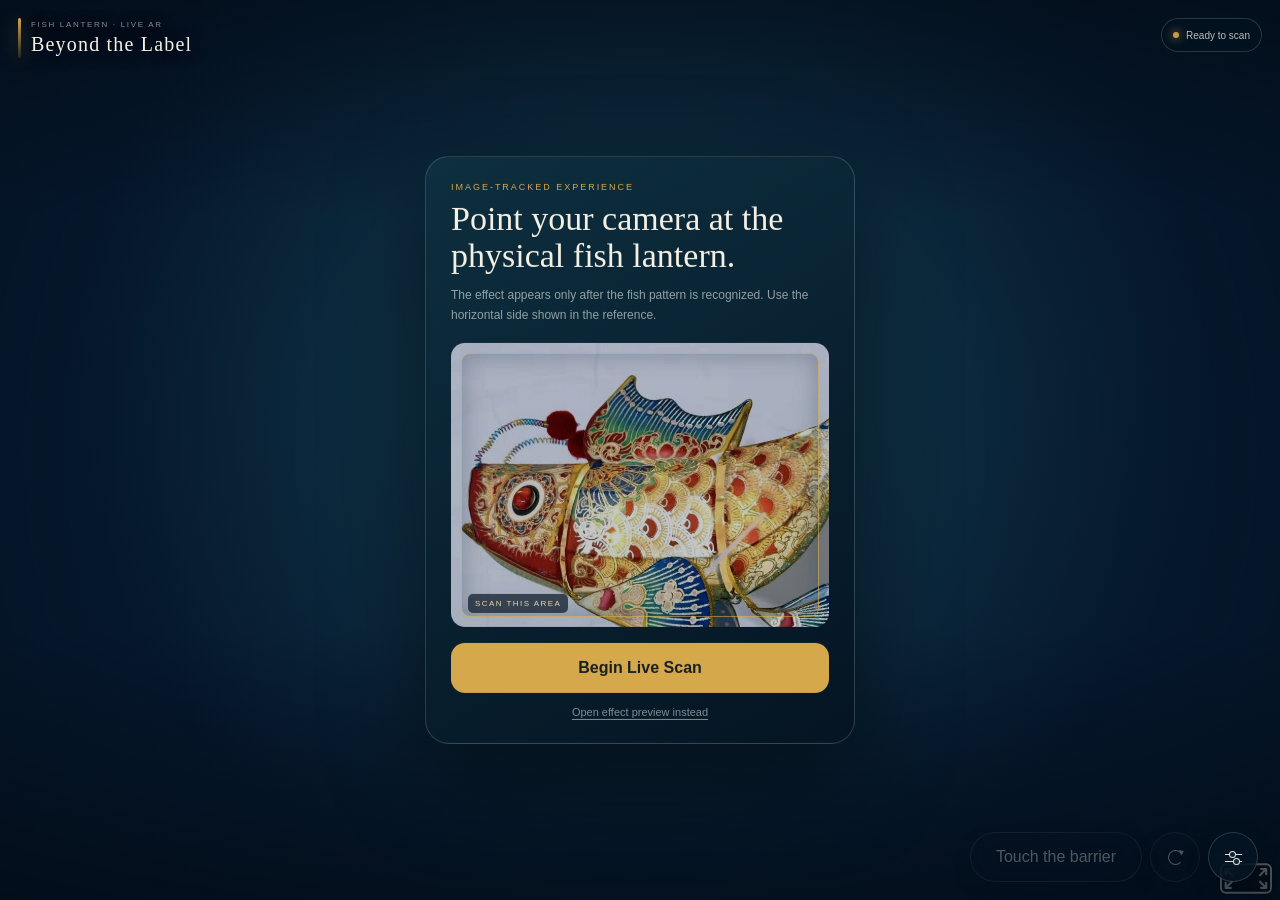
==== index.html @ fbfebc13 "Publish Fish Lantern AR" ====
<!doctype html>
<html lang="en">
  <head>
    <meta charset="UTF-8" />
    <meta name="viewport" content="width=device-width, initial-scale=1, viewport-fit=cover, user-scalable=no" />
    <meta name="theme-color" content="#071b32" />
    <title>Fish Lantern AR · Live Scan</title>
    <link rel="stylesheet" href="./ar.css" />
    <script src="./vendor/aframe-1.6.0.min.js"></script>
    <script src="./vendor/mindar-image-aframe-1.2.5.prod.js"></script>
    <script src="./ar-components.js"></script>
  </head>
  <body data-phase="contained" data-tracking="idle" data-intensity="poetic">
    <main class="ar-shell">
      <a-scene
        id="arScene"
        mindar-image="imageTargetSrc: ./targets/fish-core.mind; autoStart: false; uiLoading: no; uiScanning: no; uiError: no; filterMinCF: 0.0001; filterBeta: 0.001; warmupTolerance: 5; missTolerance: 12"
        color-space="sRGB"
        renderer="colorManagement: true; physicallyCorrectLights: true; antialias: true; alpha: true; precision: mediump"
        vr-mode-ui="enabled: false"
        device-orientation-permission-ui="enabled: false"
        loading-screen="enabled: false"
        embedded
      >
        <a-assets timeout="20000">
          <img id="layerBacking" src="./assets/02a-body-backing-reconstructed.png" />
          <img id="layerBody" src="./assets/02-body-core.png" />
          <img id="layerTail" src="./assets/06-tail.png" />
          <img id="layerDorsal" src="./assets/03-dorsal-fin.png" />
          <img id="layerLower" src="./assets/05-lower-fin.png" />
          <img id="layerFront" src="./assets/04-front-fin.png" />
          <img id="layerHead" src="./assets/01-head-and-antennae.png" />
          <img id="layerEye" src="./assets/07-eye.png" />
          <img id="crackTexture" src="./assets/ar-cracks.svg" />
          <img id="stigmaTexture" src="./assets/ar-stigma-labels.svg" />
        </a-assets>

        <a-camera position="0 0 0" look-controls="enabled: false"></a-camera>

        <a-entity id="fishTarget" mindar-image-target="targetIndex: 0">
          <a-entity id="effectRoot" position="0.252 0.013 0.02">
            <a-entity id="swimGroup" fish-lantern-motion>
              <a-image src="#layerBacking" width="1.62" height="1.08" position="0 0 0.024" material="transparent: true; alphaTest: 0.01; shader: flat; side: double"></a-image>

              <a-entity id="tailPivot" position="0.332 0.016 0.028">
                <a-image src="#layerTail" width="1.62" height="1.08" position="-0.332 -0.016 0" material="transparent: true; alphaTest: 0.01; shader: flat; side: double"></a-image>
              </a-entity>

              <a-entity id="dorsalPivot" position="-0.073 0.049 0.031">
                <a-image src="#layerDorsal" width="1.62" height="1.08" position="0.073 -0.049 0" material="transparent: true; alphaTest: 0.01; shader: flat; side: double"></a-image>
              </a-entity>

              <a-image src="#layerBody" width="1.62" height="1.08" position="0 0 0.036" material="transparent: true; alphaTest: 0.01; shader: flat; side: double"></a-image>

              <a-entity id="lowerPivot" position="0.089 -0.259 0.042">
                <a-image src="#layerLower" width="1.62" height="1.08" position="-0.089 0.259 0" material="transparent: true; alphaTest: 0.01; shader: flat; side: double"></a-image>
              </a-entity>

              <a-entity id="frontPivot" position="-0.300 -0.200 0.046">
                <a-image src="#layerFront" width="1.62" height="1.08" position="0.300 0.200 0" material="transparent: true; alphaTest: 0.01; shader: flat; side: double"></a-image>
              </a-entity>

              <a-entity id="headPivot" position="-0.365 -0.070 0.050">
                <a-image src="#layerHead" width="1.62" height="1.08" position="0.365 0.070 0" material="transparent: true; alphaTest: 0.01; shader: flat; side: double"></a-image>
              </a-entity>

              <a-image id="eyeLayer" src="#layerEye" width="1.62" height="1.08" position="0 0 0.056" material="transparent: true; alphaTest: 0.01; shader: flat; side: double"></a-image>
            </a-entity>

            <a-entity id="fogGroup">
              <a-circle radius="0.22" position="-0.43 0.16 0.073" scale="1.8 0.8 1" material="color: #4f9aaa; transparent: true; opacity: 0.13; shader: flat; side: double" animation="property: position; from: -0.43 0.16 0.073; to: -0.30 0.21 0.073; dur: 4200; dir: alternate; loop: true; easing: easeInOutSine"></a-circle>
              <a-circle radius="0.25" position="0.06 0.22 0.074" scale="1.9 0.72 1" material="color: #2e7181; transparent: true; opacity: 0.16; shader: flat; side: double" animation="property: position; from: 0.06 0.22 0.074; to: 0.18 0.15 0.074; dur: 5100; dir: alternate; loop: true; easing: easeInOutSine"></a-circle>
              <a-circle radius="0.24" position="0.45 -0.08 0.075" scale="1.7 0.7 1" material="color: #5d9eaa; transparent: true; opacity: 0.13; shader: flat; side: double" animation="property: position; from: 0.45 -0.08 0.075; to: 0.31 -0.01 0.075; dur: 4600; dir: alternate; loop: true; easing: easeInOutSine"></a-circle>
              <a-circle radius="0.20" position="-0.12 -0.27 0.076" scale="2.1 0.65 1" material="color: #2e7181; transparent: true; opacity: 0.14; shader: flat; side: double" animation="property: position; from: -0.12 -0.27 0.076; to: 0.03 -0.21 0.076; dur: 3900; dir: alternate; loop: true; easing: easeInOutSine"></a-circle>
            </a-entity>

            <a-entity id="barrierGroup">
              <a-circle radius="0.64" position="0 0 0.087" scale="1.22 0.76 1" material="color: #79c0c9; transparent: true; opacity: 0.075; shader: flat; side: double"></a-circle>
              <a-ring radius-inner="0.632" radius-outer="0.64" position="0 0 0.089" scale="1.22 0.76 1" material="color: #a7dce1; transparent: true; opacity: 0.55; shader: flat; side: double"></a-ring>
              <a-image src="#stigmaTexture" width="1.56" height="1.04" position="0 0 0.096" material="transparent: true; alphaTest: 0.01; shader: flat; side: double"></a-image>
            </a-entity>

            <a-image id="crackLayer" src="#crackTexture" width="1.54" height="1.03" position="0 0 0.106" visible="false" material="transparent: true; alphaTest: 0.01; shader: flat; side: double"></a-image>
          </a-entity>
        </a-entity>
      </a-scene>

      <div class="ar-vignette" aria-hidden="true"></div>

      <header class="ar-topbar">
        <div class="ar-brand">
          <span></span>
          <div>
            <p>FISH LANTERN · LIVE AR</p>
            <h1>Beyond the Label</h1>
          </div>
        </div>
        <div class="tracking-status" id="trackingStatus"><i></i><span>Ready to scan</span></div>
      </header>

      <section class="scan-guide" id="scanGuide" aria-live="polite">
        <div class="scan-frame" aria-hidden="true">
          <span></span><span></span><span></span><span></span>
          <div class="scan-line"></div>
        </div>
        <p id="scanInstruction">Align the fish head and central body inside the frame.</p>
      </section>

      <section class="start-card" id="startCard">
        <p class="kicker">IMAGE-TRACKED EXPERIENCE</p>
        <h2>Point your camera at the physical fish lantern.</h2>
        <p>The effect appears only after the fish pattern is recognized. Use the horizontal side shown in the reference.</p>
        <div class="target-preview">
          <img src="./targets/fish-core-reference.jpg" alt="The head and central body area to scan" />
          <span>SCAN THIS AREA</span>
        </div>
        <button id="startScan" type="button">Begin Live Scan</button>
        <a href="./preview.html">Open effect preview instead</a>
      </section>

      <section class="interaction-copy" id="interactionCopy" aria-live="polite">
        <p id="chapter">01 · DEFINED</p>
        <h2 id="message">Labels make distance visible.</h2>
      </section>

      <section class="ar-final" id="finalMessage" aria-live="polite">
        <p>A DIAGNOSIS IS NOT A DEFINITION.</p>
        <h2>See the whole person.</h2>
        <span>BEYOND STIGMA · TOWARD UNDERSTANDING</span>
      </section>

      <footer class="ar-controls">
        <button id="barrierAction" class="primary-control" type="button" disabled>Touch the barrier</button>
        <button id="resetExperience" class="round-control" type="button" aria-label="Restart experience" disabled><span class="reset-symbol"></span></button>
        <button id="openCalibration" class="round-control" type="button" aria-label="Open calibration"><span class="adjust-symbol"></span></button>
      </footer>

      <aside class="calibration" id="calibration" hidden>
        <div class="calibration-head">
          <div><p>TWEAKS</p><h2>AR alignment</h2></div>
          <button id="closeCalibration" type="button" aria-label="Close alignment panel">×</button>
        </div>
        <label>Horizontal <output id="offsetXValue">0.252</output><input id="offsetX" type="range" min="-0.1" max="0.6" value="0.252" step="0.005" /></label>
        <label>Vertical <output id="offsetYValue">0.013</output><input id="offsetY" type="range" min="-0.35" max="0.35" value="0.013" step="0.005" /></label>
        <label>Scale <output id="scaleValue">1.00</output><input id="effectScale" type="range" min="0.65" max="1.35" value="1" step="0.01" /></label>
        <div class="intensity-row" role="group" aria-label="Effect intensity">
          <button type="button" data-intensity="restrained">Restrained</button>
          <button type="button" data-intensity="poetic" class="active">Poetic</button>
          <button type="button" data-intensity="intense">Intense</button>
        </div>
        <button id="resetCalibration" class="reset-calibration" type="button">Reset alignment</button>
      </aside>

      <section class="error-card" id="errorCard" hidden>
        <p>CAMERA UNAVAILABLE</p>
        <h2>Open this page over HTTPS and allow camera access.</h2>
        <button id="retryCamera" type="button">Retry Camera</button>
      </section>
    </main>
    <script src="./ar.js"></script>
  </body>
</html>
---- ar.css ----
:root {
  color-scheme: dark;
  --deep: #071b32;
  --cyan: #2e7181;
  --gold: #d6a84c;
  --ivory: #f5f0e4;
  --safe-top: max(18px, env(safe-area-inset-top));
  --safe-bottom: max(18px, env(safe-area-inset-bottom));
}

* { box-sizing: border-box; }
html, body { width: 100%; height: 100%; margin: 0; overflow: hidden; background: var(--deep); font-family: "Aptos", "Segoe UI", sans-serif; }
button, input { font: inherit; }
.ar-shell { position: relative; width: 100%; height: 100%; min-height: 560px; isolation: isolate; overflow: hidden; background: radial-gradient(circle at 50% 42%, #123b4b, var(--deep) 68%); }
a-scene { position: absolute !important; inset: 0; width: 100% !important; height: 100% !important; z-index: 1; }
.a-canvas { width: 100% !important; height: 100% !important; }
.ar-vignette { position: absolute; z-index: 2; inset: 0; pointer-events: none; background: radial-gradient(circle, transparent 44%, rgba(2,10,19,.42) 100%), linear-gradient(180deg, rgba(2,10,20,.5), transparent 24% 70%, rgba(2,10,20,.58)); }

.ar-topbar { position: absolute; z-index: 20; top: var(--safe-top); left: 18px; right: 18px; display: flex; align-items: flex-start; justify-content: space-between; gap: 12px; pointer-events: none; }
.ar-brand { display: flex; align-items: center; gap: 10px; text-shadow: 0 2px 16px rgba(0,0,0,.7); }
.ar-brand > span { width: 3px; height: 40px; border-radius: 4px; background: linear-gradient(var(--gold), rgba(214,168,76,.15)); box-shadow: 0 0 20px rgba(214,168,76,.48); }
.ar-brand p, .ar-brand h1 { margin: 0; }
.ar-brand p { color: rgba(245,240,228,.55); font-size: 8px; letter-spacing: .21em; }
.ar-brand h1 { margin-top: 4px; color: var(--ivory); font-family: Baskerville, Georgia, serif; font-size: 20px; font-weight: 500; letter-spacing: .06em; }
.tracking-status { display: flex; align-items: center; gap: 7px; min-height: 34px; padding: 0 11px; border: 1px solid rgba(230,240,238,.16); border-radius: 999px; background: rgba(4,20,34,.52); color: rgba(245,245,237,.75); font-size: 10px; backdrop-filter: blur(12px); }
.tracking-status i { width: 6px; height: 6px; border-radius: 50%; background: #c79a49; box-shadow: 0 0 10px #c79a49; }
body[data-tracking="found"] .tracking-status i { background: #7dc6b0; box-shadow: 0 0 12px #7dc6b0; }

.scan-guide { position: absolute; z-index: 10; inset: 0; display: grid; place-items: center; pointer-events: none; opacity: 0; transition: opacity .5s ease; }
.scan-guide.active { opacity: 1; }
.scan-frame { position: relative; width: min(78vw, 520px); aspect-ratio: 1.33; transition: opacity .5s ease, transform .6s ease; }
.scan-frame > span { position: absolute; width: 45px; height: 45px; border-color: rgba(219,239,238,.78); border-style: solid; filter: drop-shadow(0 2px 10px rgba(0,0,0,.7)); }
.scan-frame > span:nth-child(1) { top: 0; left: 0; border-width: 2px 0 0 2px; border-radius: 12px 0 0; }
.scan-frame > span:nth-child(2) { top: 0; right: 0; border-width: 2px 2px 0 0; border-radius: 0 12px 0 0; }
.scan-frame > span:nth-child(3) { bottom: 0; left: 0; border-width: 0 0 2px 2px; border-radius: 0 0 0 12px; }
.scan-frame > span:nth-child(4) { bottom: 0; right: 0; border-width: 0 2px 2px 0; border-radius: 0 0 12px; }
.scan-line { position: absolute; left: 8%; right: 8%; top: 10%; height: 1px; background: linear-gradient(90deg, transparent, rgba(118,207,208,.9), transparent); box-shadow: 0 0 14px rgba(118,207,208,.75); animation: scanLine 2.8s ease-in-out infinite; }
.scan-guide > p { position: absolute; left: 24px; right: 24px; bottom: calc(var(--safe-bottom) + 96px); margin: 0; color: rgba(245,240,228,.74); font-size: 12px; line-height: 1.5; letter-spacing: .04em; text-align: center; text-shadow: 0 2px 12px rgba(0,0,0,.8); }
.scan-guide.target-found .scan-frame { opacity: .12; transform: scale(.94); }
.scan-guide.target-found .scan-line { animation-play-state: paused; opacity: 0; }

.start-card, .error-card { position: absolute; z-index: 50; left: 50%; top: 50%; width: min(430px, calc(100% - 34px)); padding: 25px; transform: translate(-50%,-50%); border: 1px solid rgba(214,232,230,.18); border-radius: 24px; background: linear-gradient(150deg, rgba(14,48,63,.97), rgba(5,20,35,.97)); box-shadow: 0 30px 100px rgba(0,0,0,.48); backdrop-filter: blur(24px); transition: opacity .5s ease, transform .6s ease; }
.start-card.hidden { opacity: 0; pointer-events: none; transform: translate(-50%,-47%); }
.kicker, .error-card > p { margin: 0; color: var(--gold); font-size: 9px; letter-spacing: .22em; }
.start-card h2, .error-card h2 { margin: 9px 0 0; color: var(--ivory); font-family: Baskerville, Georgia, serif; font-size: clamp(25px, 7vw, 34px); font-weight: 500; line-height: 1.08; text-wrap: pretty; }
.start-card > p:not(.kicker) { margin: 12px 0 0; color: rgba(230,238,235,.62); font-size: 12px; line-height: 1.65; }
.target-preview { position: relative; margin-top: 17px; border-radius: 14px; overflow: hidden; aspect-ratio: 1.33; background: #0a1e30; }
.target-preview img { width: 100%; height: 100%; object-fit: cover; filter: saturate(.83) brightness(.78); }
.target-preview::after { content: ""; position: absolute; inset: 10px; border: 1px solid rgba(214,168,76,.62); border-radius: 9px; box-shadow: inset 0 0 25px rgba(7,27,50,.28); }
.target-preview span { position: absolute; left: 17px; bottom: 14px; z-index: 1; padding: 5px 7px; border-radius: 5px; background: rgba(4,18,31,.68); color: rgba(255,236,188,.88); font-size: 8px; letter-spacing: .18em; }
#startScan, #retryCamera { width: 100%; min-height: 50px; margin-top: 16px; border: 1px solid rgba(214,168,76,.5); border-radius: 14px; background: var(--gold); color: #182022; font-weight: 650; cursor: pointer; }
#startScan:disabled { opacity: .6; }
.start-card > a { display: block; margin-top: 13px; color: rgba(232,239,236,.55); font-size: 11px; text-align: center; text-underline-offset: 3px; }

.interaction-copy { position: absolute; z-index: 18; left: 24px; right: 24px; bottom: calc(var(--safe-bottom) + 94px); text-align: center; opacity: 0; transform: translateY(10px); transition: opacity .6s ease, transform .6s ease; pointer-events: none; }
.interaction-copy.visible { opacity: 1; transform: translateY(0); }
.interaction-copy.released { opacity: 0; transform: translateY(10px); }
.interaction-copy p, .interaction-copy h2 { margin: 0; text-shadow: 0 3px 18px rgba(0,0,0,.8); }
.interaction-copy p { color: var(--gold); font-size: 9px; letter-spacing: .22em; }
.interaction-copy h2 { margin-top: 6px; color: var(--ivory); font-family: Baskerville, Georgia, serif; font-size: clamp(21px, 5.5vw, 30px); font-weight: 500; }

.ar-final { position: absolute; z-index: 19; left: 25px; right: 25px; bottom: calc(var(--safe-bottom) + 104px); text-align: center; opacity: 0; transform: translateY(14px); transition: opacity 1s .55s ease, transform 1s .55s ease; pointer-events: none; }
.ar-final.visible { opacity: 1; transform: translateY(0); }
.ar-final p, .ar-final h2, .ar-final span { margin: 0; text-shadow: 0 4px 22px rgba(0,0,0,.78); }
.ar-final p { color: var(--gold); font-size: 9px; letter-spacing: .2em; }
.ar-final h2 { margin-top: 7px; color: #fff5d9; font-family: Baskerville, Georgia, serif; font-size: clamp(26px, 7vw, 38px); font-weight: 600; }
.ar-final span { display: block; margin-top: 9px; color: rgba(247,240,218,.64); font-size: 8px; letter-spacing: .2em; }

.ar-controls { position: absolute; z-index: 30; left: 50%; bottom: var(--safe-bottom); display: flex; align-items: center; gap: 8px; transform: translateX(-50%); }
.primary-control, .round-control { height: 50px; border: 1px solid rgba(226,238,235,.18); background: rgba(5,22,37,.66); color: rgba(250,246,233,.9); backdrop-filter: blur(16px); box-shadow: 0 8px 24px rgba(0,0,0,.2); cursor: pointer; }
.primary-control { min-width: 172px; padding: 0 21px; border-radius: 999px; }
.round-control { width: 50px; border-radius: 50%; display: grid; place-items: center; }
.primary-control:disabled, .round-control:disabled { opacity: .34; cursor: default; }
.primary-control:not(:disabled):active, .round-control:not(:disabled):active { transform: scale(.96); }
.reset-symbol { width: 15px; height: 15px; border: 1px solid currentColor; border-right-color: transparent; border-radius: 50%; position: relative; }
.reset-symbol::after { content:""; position:absolute; right:-2px; top:-2px; border-left:4px solid currentColor; border-top:3px solid transparent; border-bottom:3px solid transparent; transform:rotate(-18deg); }
.adjust-symbol { width: 17px; height: 13px; background: linear-gradient(currentColor,currentColor) 0 3px/17px 1px no-repeat, linear-gradient(currentColor,currentColor) 0 10px/17px 1px no-repeat; position: relative; }
.adjust-symbol::before, .adjust-symbol::after { content:""; position:absolute; width:5px; height:5px; border:1px solid currentColor; border-radius:50%; background:#0b2539; }
.adjust-symbol::before { left:4px; top:0; } .adjust-symbol::after { right:2px; top:7px; }

.calibration { position: absolute; z-index: 45; right: 14px; bottom: calc(var(--safe-bottom) + 66px); width: min(350px, calc(100% - 28px)); padding: 18px; border: 1px solid rgba(217,233,230,.17); border-radius: 20px; background: rgba(5,20,34,.92); backdrop-filter: blur(24px); box-shadow: 0 22px 70px rgba(0,0,0,.42); }
.calibration-head { display:flex; align-items:flex-start; justify-content:space-between; }
.calibration-head p, .calibration-head h2 { margin:0; }
.calibration-head p { color:rgba(227,238,235,.45); font-size:8px; letter-spacing:.22em; }
.calibration-head h2 { margin-top:4px; color:var(--ivory); font-family:Baskerville,Georgia,serif; font-size:21px; font-weight:500; }
.calibration-head button { width:36px; height:36px; border:0; border-radius:50%; background:rgba(255,255,255,.07); color:rgba(255,255,255,.72); font-size:22px; cursor:pointer; }
.calibration label { display:grid; grid-template-columns:1fr auto; gap:6px 12px; margin-top:15px; color:rgba(239,243,237,.72); font-size:11px; }
.calibration output { color:var(--gold); font-variant-numeric:tabular-nums; }
.calibration input { grid-column:1/-1; width:100%; accent-color:var(--gold); }
.intensity-row { display:grid; grid-template-columns:repeat(3,1fr); gap:6px; margin-top:16px; }
.intensity-row button, .reset-calibration { min-height:42px; border:1px solid rgba(255,255,255,.1); border-radius:11px; background:rgba(255,255,255,.04); color:rgba(255,255,255,.58); font-size:10px; cursor:pointer; }
.intensity-row button.active { border-color:rgba(214,168,76,.52); background:rgba(214,168,76,.13); color:#ffe3a4; }
.reset-calibration { width:100%; margin-top:8px; }
.error-card h2 { font-size:27px; }

@keyframes scanLine { 0%,100% { top:10%; opacity:.25; } 50% { top:90%; opacity:1; } }
@media (min-width: 800px) { .scan-frame { width:min(56vw,580px); } .ar-controls { left:auto; right:22px; transform:none; } }
@media (prefers-reduced-motion: reduce) { *,*::before,*::after { animation-duration:.01ms !important; animation-iteration-count:1 !important; } }
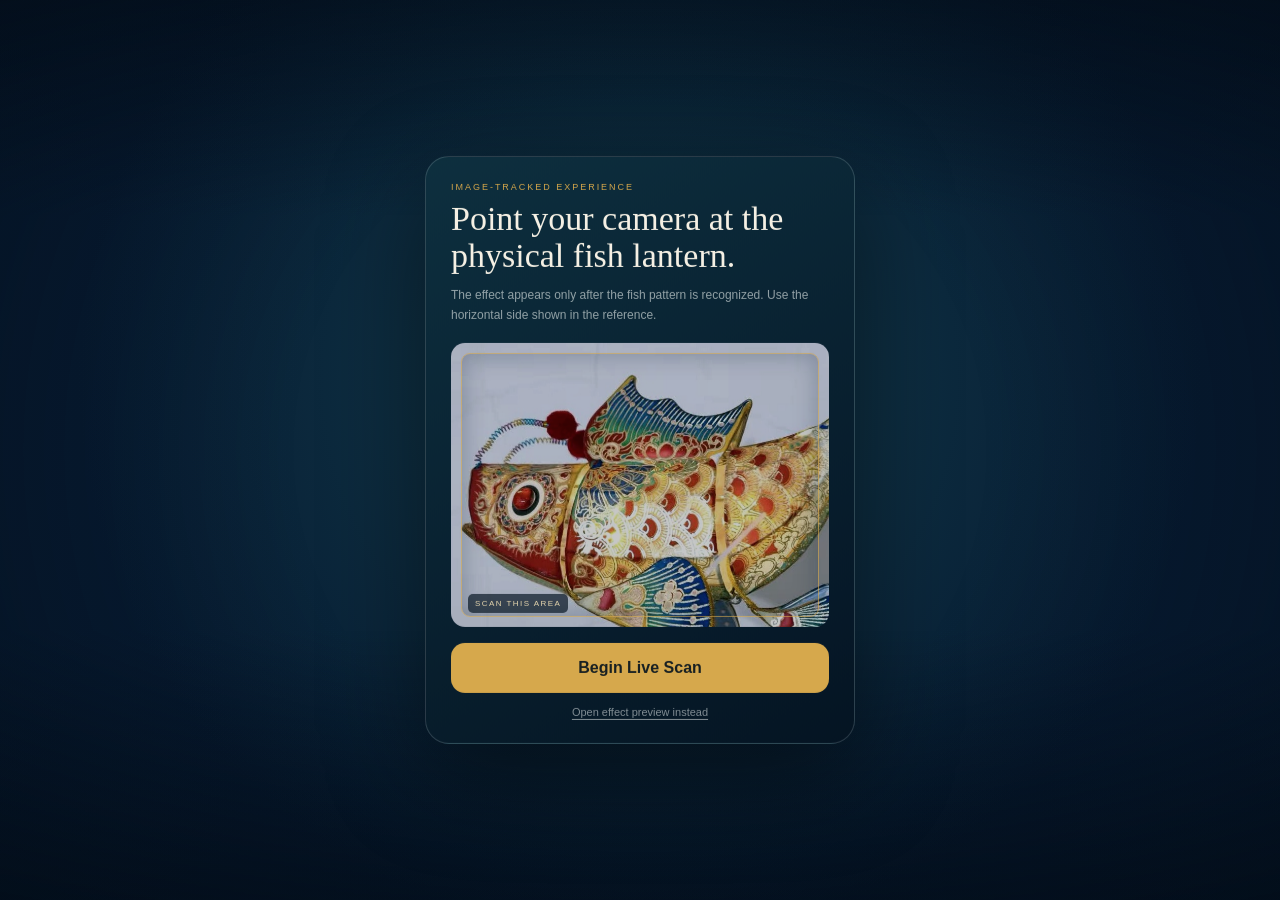
==== commit 5e54b82c: "Fix mobile AR text overlap and safe areas" ====
--- a/index.html
+++ b/index.html
@@ -10,7 +10,7 @@
     <script src="./vendor/mindar-image-aframe-1.2.5.prod.js"></script>
     <script src="./ar-components.js"></script>
   </head>
-  <body data-phase="contained" data-tracking="idle" data-intensity="poetic">
+  <body data-phase="contained" data-tracking="idle" data-intensity="poetic" data-started="false" data-calibration-open="false">
     <main class="ar-shell">
       <a-scene
         id="arScene"
--- a/ar.css
+++ b/ar.css
@@ -6,23 +6,27 @@
   --ivory: #f5f0e4;
   --safe-top: max(18px, env(safe-area-inset-top));
   --safe-bottom: max(18px, env(safe-area-inset-bottom));
+  --safe-left: max(16px, env(safe-area-inset-left));
+  --safe-right: max(16px, env(safe-area-inset-right));
 }
 
 * { box-sizing: border-box; }
 html, body { width: 100%; height: 100%; margin: 0; overflow: hidden; background: var(--deep); font-family: "Aptos", "Segoe UI", sans-serif; }
 button, input { font: inherit; }
-.ar-shell { position: relative; width: 100%; height: 100%; min-height: 560px; isolation: isolate; overflow: hidden; background: radial-gradient(circle at 50% 42%, #123b4b, var(--deep) 68%); }
+.ar-shell { position: relative; width: 100%; height: 100%; min-height: 0; isolation: isolate; overflow: hidden; background: radial-gradient(circle at 50% 42%, #123b4b, var(--deep) 68%); }
+@supports (height: 100dvh) { html, body, .ar-shell { height: 100dvh; } }
 a-scene { position: absolute !important; inset: 0; width: 100% !important; height: 100% !important; z-index: 1; }
 .a-canvas { width: 100% !important; height: 100% !important; }
+.a-enter-vr { display: none !important; }
 .ar-vignette { position: absolute; z-index: 2; inset: 0; pointer-events: none; background: radial-gradient(circle, transparent 44%, rgba(2,10,19,.42) 100%), linear-gradient(180deg, rgba(2,10,20,.5), transparent 24% 70%, rgba(2,10,20,.58)); }
 
-.ar-topbar { position: absolute; z-index: 20; top: var(--safe-top); left: 18px; right: 18px; display: flex; align-items: flex-start; justify-content: space-between; gap: 12px; pointer-events: none; }
+.ar-topbar { position: absolute; z-index: 20; top: var(--safe-top); left: var(--safe-left); right: var(--safe-right); display: flex; align-items: flex-start; justify-content: space-between; gap: 12px; pointer-events: none; transition: opacity .35s ease, visibility .35s ease; }
 .ar-brand { display: flex; align-items: center; gap: 10px; text-shadow: 0 2px 16px rgba(0,0,0,.7); }
 .ar-brand > span { width: 3px; height: 40px; border-radius: 4px; background: linear-gradient(var(--gold), rgba(214,168,76,.15)); box-shadow: 0 0 20px rgba(214,168,76,.48); }
 .ar-brand p, .ar-brand h1 { margin: 0; }
 .ar-brand p { color: rgba(245,240,228,.55); font-size: 8px; letter-spacing: .21em; }
 .ar-brand h1 { margin-top: 4px; color: var(--ivory); font-family: Baskerville, Georgia, serif; font-size: 20px; font-weight: 500; letter-spacing: .06em; }
-.tracking-status { display: flex; align-items: center; gap: 7px; min-height: 34px; padding: 0 11px; border: 1px solid rgba(230,240,238,.16); border-radius: 999px; background: rgba(4,20,34,.52); color: rgba(245,245,237,.75); font-size: 10px; backdrop-filter: blur(12px); }
+.tracking-status { flex: 0 0 auto; display: flex; align-items: center; gap: 7px; min-height: 34px; padding: 0 11px; border: 1px solid rgba(230,240,238,.16); border-radius: 999px; background: rgba(4,20,34,.52); color: rgba(245,245,237,.75); font-size: 10px; white-space: nowrap; backdrop-filter: blur(12px); }
 .tracking-status i { width: 6px; height: 6px; border-radius: 50%; background: #c79a49; box-shadow: 0 0 10px #c79a49; }
 body[data-tracking="found"] .tracking-status i { background: #7dc6b0; box-shadow: 0 0 12px #7dc6b0; }
 
@@ -35,11 +39,12 @@
 .scan-frame > span:nth-child(3) { bottom: 0; left: 0; border-width: 0 0 2px 2px; border-radius: 0 0 0 12px; }
 .scan-frame > span:nth-child(4) { bottom: 0; right: 0; border-width: 0 2px 2px 0; border-radius: 0 0 12px; }
 .scan-line { position: absolute; left: 8%; right: 8%; top: 10%; height: 1px; background: linear-gradient(90deg, transparent, rgba(118,207,208,.9), transparent); box-shadow: 0 0 14px rgba(118,207,208,.75); animation: scanLine 2.8s ease-in-out infinite; }
-.scan-guide > p { position: absolute; left: 24px; right: 24px; bottom: calc(var(--safe-bottom) + 96px); margin: 0; color: rgba(245,240,228,.74); font-size: 12px; line-height: 1.5; letter-spacing: .04em; text-align: center; text-shadow: 0 2px 12px rgba(0,0,0,.8); }
+.scan-guide > p { position: absolute; left: 24px; right: 24px; bottom: calc(var(--safe-bottom) + 96px); margin: 0; color: rgba(245,240,228,.74); font-size: 12px; line-height: 1.5; letter-spacing: .04em; text-align: center; text-wrap: pretty; text-shadow: 0 2px 12px rgba(0,0,0,.8); transition: opacity .28s ease, transform .28s ease; }
 .scan-guide.target-found .scan-frame { opacity: .12; transform: scale(.94); }
 .scan-guide.target-found .scan-line { animation-play-state: paused; opacity: 0; }
+.scan-guide.target-found > p { opacity: 0; visibility: hidden; transform: translateY(6px); }
 
-.start-card, .error-card { position: absolute; z-index: 50; left: 50%; top: 50%; width: min(430px, calc(100% - 34px)); padding: 25px; transform: translate(-50%,-50%); border: 1px solid rgba(214,232,230,.18); border-radius: 24px; background: linear-gradient(150deg, rgba(14,48,63,.97), rgba(5,20,35,.97)); box-shadow: 0 30px 100px rgba(0,0,0,.48); backdrop-filter: blur(24px); transition: opacity .5s ease, transform .6s ease; }
+.start-card, .error-card { position: absolute; z-index: 50; left: 50%; top: 50%; width: min(430px, calc(100% - 34px)); max-height: calc(100% - var(--safe-top) - var(--safe-bottom) - 16px); padding: 25px; overflow-y: auto; overscroll-behavior: contain; -webkit-overflow-scrolling: touch; transform: translate(-50%,-50%); border: 1px solid rgba(214,232,230,.18); border-radius: 24px; background: linear-gradient(150deg, rgba(14,48,63,.97), rgba(5,20,35,.97)); box-shadow: 0 30px 100px rgba(0,0,0,.48); backdrop-filter: blur(24px); transition: opacity .5s ease, transform .6s ease; }
 .start-card.hidden { opacity: 0; pointer-events: none; transform: translate(-50%,-47%); }
 .kicker, .error-card > p { margin: 0; color: var(--gold); font-size: 9px; letter-spacing: .22em; }
 .start-card h2, .error-card h2 { margin: 9px 0 0; color: var(--ivory); font-family: Baskerville, Georgia, serif; font-size: clamp(25px, 7vw, 34px); font-weight: 500; line-height: 1.08; text-wrap: pretty; }
@@ -57,16 +62,16 @@
 .interaction-copy.released { opacity: 0; transform: translateY(10px); }
 .interaction-copy p, .interaction-copy h2 { margin: 0; text-shadow: 0 3px 18px rgba(0,0,0,.8); }
 .interaction-copy p { color: var(--gold); font-size: 9px; letter-spacing: .22em; }
-.interaction-copy h2 { margin-top: 6px; color: var(--ivory); font-family: Baskerville, Georgia, serif; font-size: clamp(21px, 5.5vw, 30px); font-weight: 500; }
+.interaction-copy h2 { margin-top: 6px; color: var(--ivory); font-family: Baskerville, Georgia, serif; font-size: clamp(21px, 5.5vw, 30px); font-weight: 500; line-height: 1.12; text-wrap: balance; }
 
 .ar-final { position: absolute; z-index: 19; left: 25px; right: 25px; bottom: calc(var(--safe-bottom) + 104px); text-align: center; opacity: 0; transform: translateY(14px); transition: opacity 1s .55s ease, transform 1s .55s ease; pointer-events: none; }
 .ar-final.visible { opacity: 1; transform: translateY(0); }
 .ar-final p, .ar-final h2, .ar-final span { margin: 0; text-shadow: 0 4px 22px rgba(0,0,0,.78); }
 .ar-final p { color: var(--gold); font-size: 9px; letter-spacing: .2em; }
-.ar-final h2 { margin-top: 7px; color: #fff5d9; font-family: Baskerville, Georgia, serif; font-size: clamp(26px, 7vw, 38px); font-weight: 600; }
-.ar-final span { display: block; margin-top: 9px; color: rgba(247,240,218,.64); font-size: 8px; letter-spacing: .2em; }
+.ar-final h2 { margin-top: 7px; color: #fff5d9; font-family: Baskerville, Georgia, serif; font-size: clamp(26px, 7vw, 38px); font-weight: 600; line-height: 1.08; text-wrap: balance; }
+.ar-final span { display: block; margin-top: 9px; color: rgba(247,240,218,.64); font-size: 8px; line-height: 1.45; letter-spacing: .2em; text-wrap: balance; }
 
-.ar-controls { position: absolute; z-index: 30; left: 50%; bottom: var(--safe-bottom); display: flex; align-items: center; gap: 8px; transform: translateX(-50%); }
+.ar-controls { position: absolute; z-index: 30; left: 50%; bottom: var(--safe-bottom); display: flex; align-items: center; gap: 8px; max-width: calc(100% - var(--safe-left) - var(--safe-right)); transform: translateX(-50%); transition: opacity .35s ease, visibility .35s ease; }
 .primary-control, .round-control { height: 50px; border: 1px solid rgba(226,238,235,.18); background: rgba(5,22,37,.66); color: rgba(250,246,233,.9); backdrop-filter: blur(16px); box-shadow: 0 8px 24px rgba(0,0,0,.2); cursor: pointer; }
 .primary-control { min-width: 172px; padding: 0 21px; border-radius: 999px; }
 .round-control { width: 50px; border-radius: 50%; display: grid; place-items: center; }
@@ -78,7 +83,7 @@
 .adjust-symbol::before, .adjust-symbol::after { content:""; position:absolute; width:5px; height:5px; border:1px solid currentColor; border-radius:50%; background:#0b2539; }
 .adjust-symbol::before { left:4px; top:0; } .adjust-symbol::after { right:2px; top:7px; }
 
-.calibration { position: absolute; z-index: 45; right: 14px; bottom: calc(var(--safe-bottom) + 66px); width: min(350px, calc(100% - 28px)); padding: 18px; border: 1px solid rgba(217,233,230,.17); border-radius: 20px; background: rgba(5,20,34,.92); backdrop-filter: blur(24px); box-shadow: 0 22px 70px rgba(0,0,0,.42); }
+.calibration { position: absolute; z-index: 45; right: var(--safe-right); bottom: calc(var(--safe-bottom) + 66px); width: min(350px, calc(100% - var(--safe-left) - var(--safe-right))); max-height: calc(100% - var(--safe-top) - var(--safe-bottom) - 84px); padding: 18px; overflow-y: auto; overscroll-behavior: contain; -webkit-overflow-scrolling: touch; border: 1px solid rgba(217,233,230,.17); border-radius: 20px; background: rgba(5,20,34,.92); backdrop-filter: blur(24px); box-shadow: 0 22px 70px rgba(0,0,0,.42); }
 .calibration-head { display:flex; align-items:flex-start; justify-content:space-between; }
 .calibration-head p, .calibration-head h2 { margin:0; }
 .calibration-head p { color:rgba(227,238,235,.45); font-size:8px; letter-spacing:.22em; }
@@ -93,6 +98,29 @@
 .reset-calibration { width:100%; margin-top:8px; }
 .error-card h2 { font-size:27px; }
 
+body[data-started="false"] .ar-topbar,
+body[data-started="false"] .ar-controls { opacity: 0; visibility: hidden; pointer-events: none; }
+body[data-calibration-open="true"] .scan-guide > p,
+body[data-calibration-open="true"] .interaction-copy,
+body[data-calibration-open="true"] .ar-final { opacity: 0; visibility: hidden; }
+
 @keyframes scanLine { 0%,100% { top:10%; opacity:.25; } 50% { top:90%; opacity:1; } }
+@media (max-width: 359px) {
+  .ar-topbar { gap: 8px; }
+  .ar-brand { gap: 8px; }
+  .ar-brand > span { height: 34px; }
+  .ar-brand p { font-size: 7px; letter-spacing: .16em; }
+  .ar-brand h1 { font-size: 18px; line-height: 1.04; letter-spacing: .035em; }
+  .tracking-status { min-height: 32px; padding: 0 9px; font-size: 9px; }
+  .primary-control { min-width: 0; width: min(172px, calc(100vw - 148px)); padding: 0 14px; }
+}
+@media (max-height: 650px) {
+  .start-card { padding: 20px; }
+  .start-card h2 { font-size: clamp(24px, 7vw, 30px); }
+  .start-card > p:not(.kicker) { margin-top: 9px; line-height: 1.5; }
+  .target-preview { margin-top: 12px; max-height: 176px; }
+  #startScan { min-height: 46px; margin-top: 12px; }
+  .start-card > a { margin-top: 10px; }
+}
 @media (min-width: 800px) { .scan-frame { width:min(56vw,580px); } .ar-controls { left:auto; right:22px; transform:none; } }
 @media (prefers-reduced-motion: reduce) { *,*::before,*::after { animation-duration:.01ms !important; animation-iteration-count:1 !important; } }
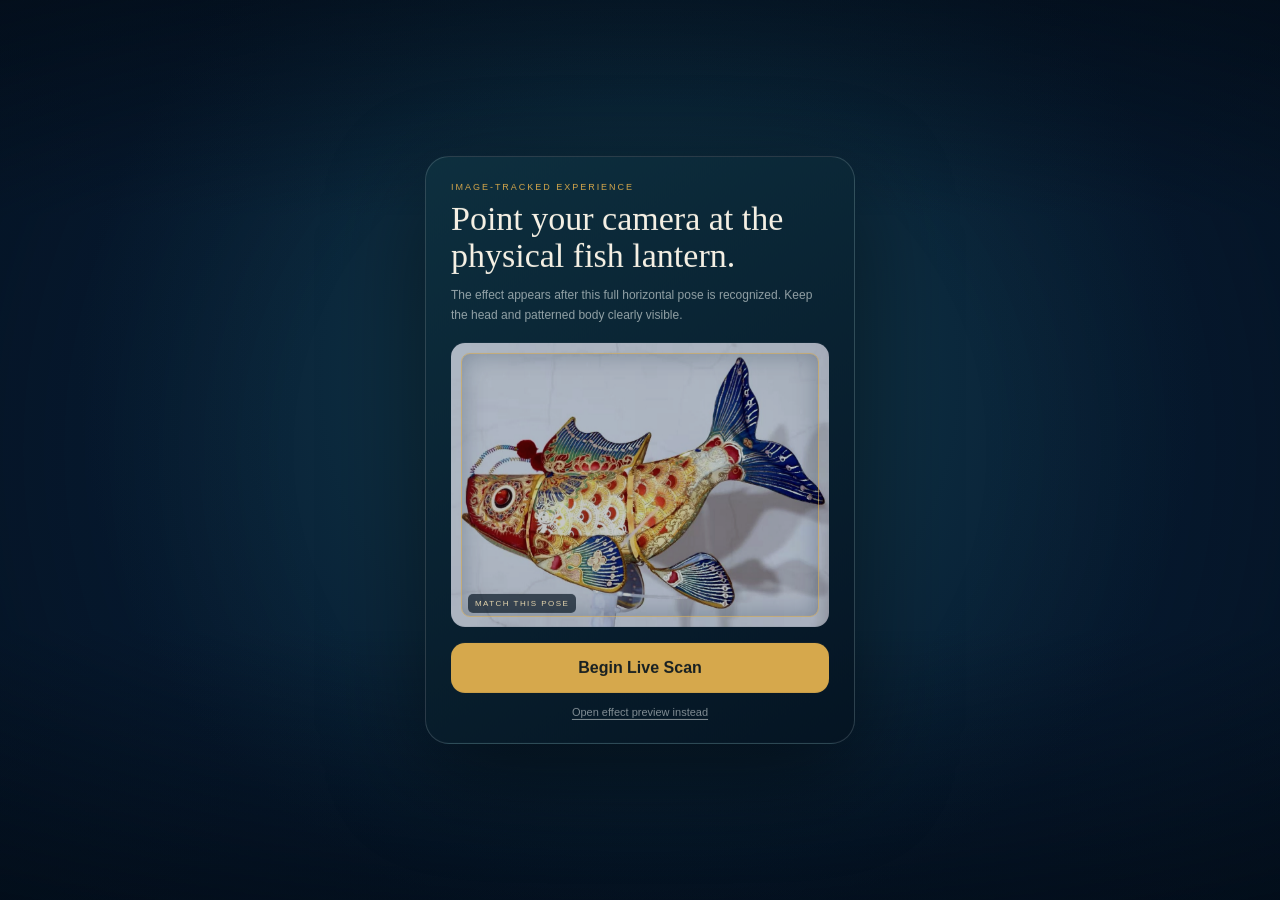
==== commit fe6407f8: "Update AR page for horizontal fish-lantern scan" ====
--- a/index.html
+++ b/index.html
@@ -103,16 +103,16 @@
           <span></span><span></span><span></span><span></span>
           <div class="scan-line"></div>
         </div>
-        <p id="scanInstruction">Align the fish head and central body inside the frame.</p>
+        <p id="scanInstruction">Fill the frame with the horizontal fish. Keep its head and patterned body visible.</p>
       </section>
 
       <section class="start-card" id="startCard">
         <p class="kicker">IMAGE-TRACKED EXPERIENCE</p>
         <h2>Point your camera at the physical fish lantern.</h2>
-        <p>The effect appears only after the fish pattern is recognized. Use the horizontal side shown in the reference.</p>
+        <p>The effect appears after this full horizontal pose is recognized. Keep the head and patterned body clearly visible.</p>
         <div class="target-preview">
-          <img src="./targets/fish-core-reference.jpg" alt="The head and central body area to scan" />
-          <span>SCAN THIS AREA</span>
+          <img src="./targets/fish-full-reference.jpg" alt="The complete horizontal fish-lantern pose to scan" />
+          <span>MATCH THIS POSE</span>
         </div>
         <button id="startScan" type="button">Begin Live Scan</button>
         <a href="./preview.html">Open effect preview instead</a>
